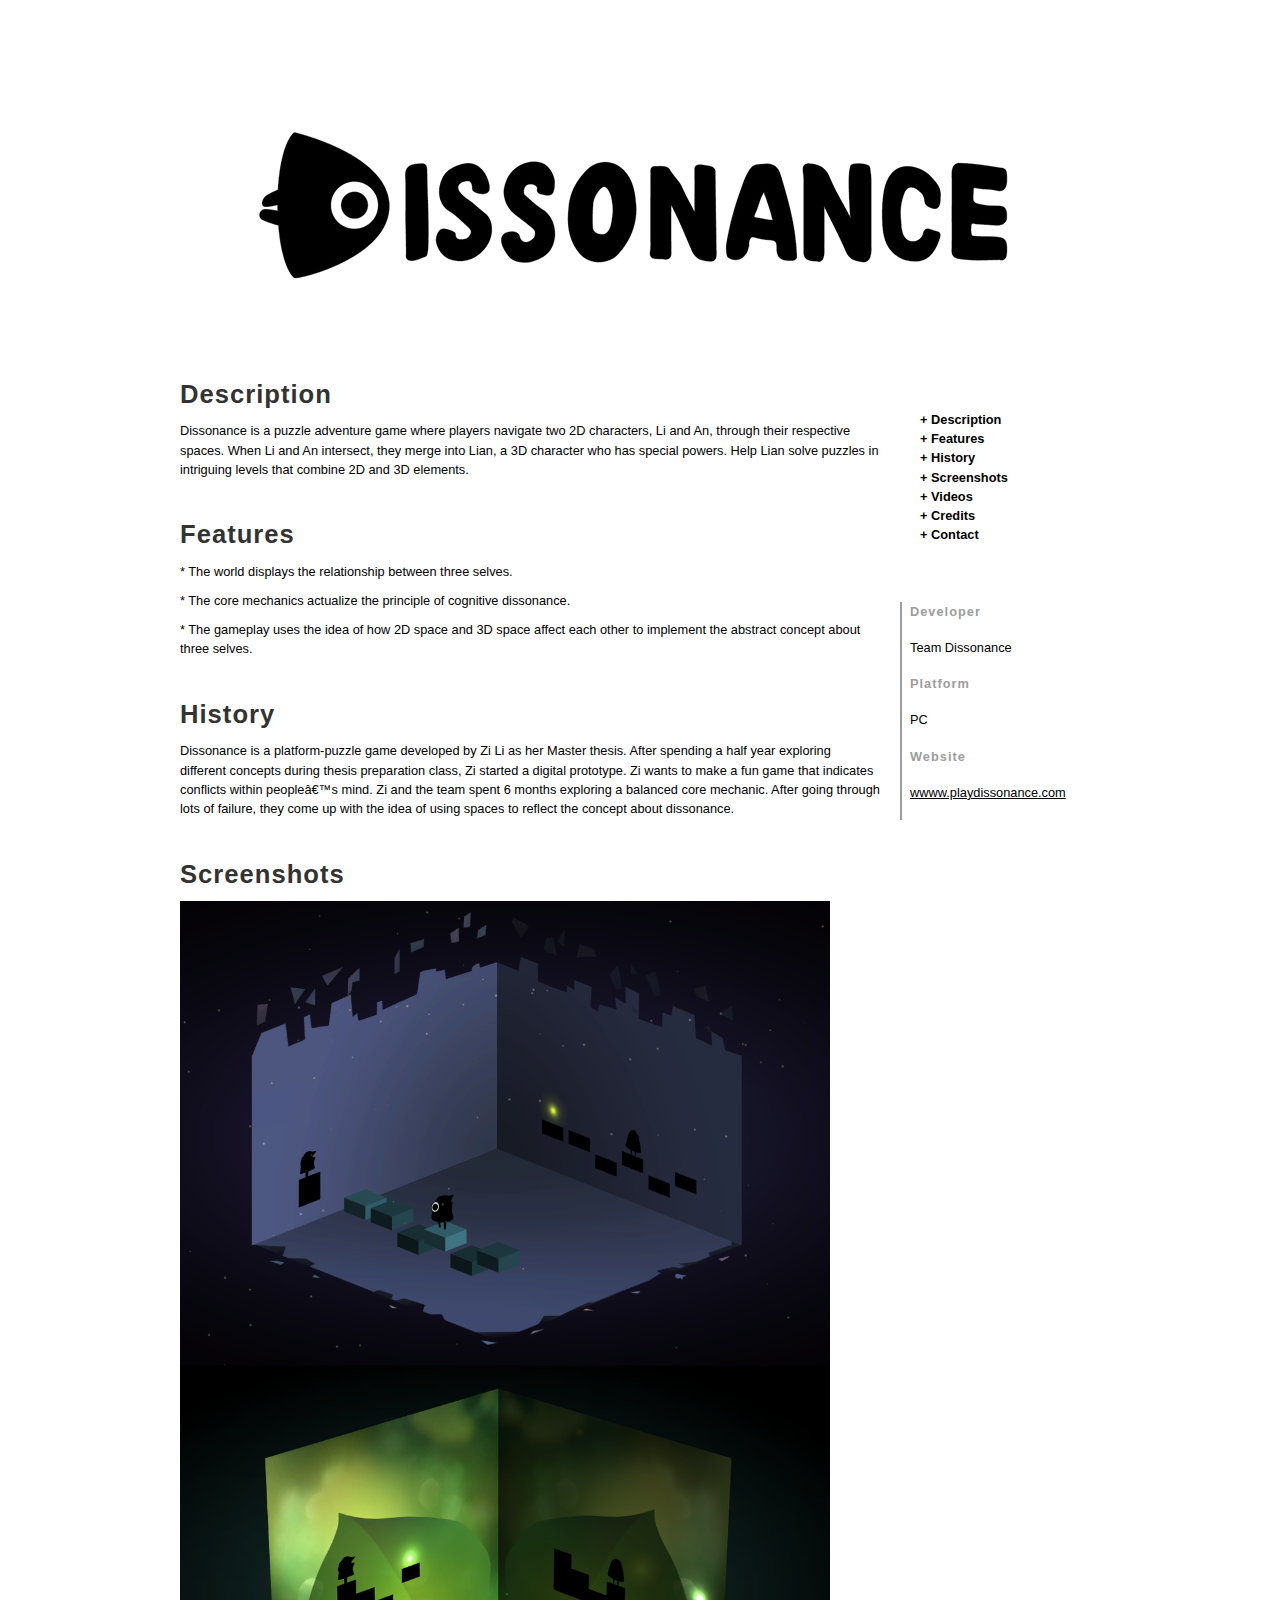
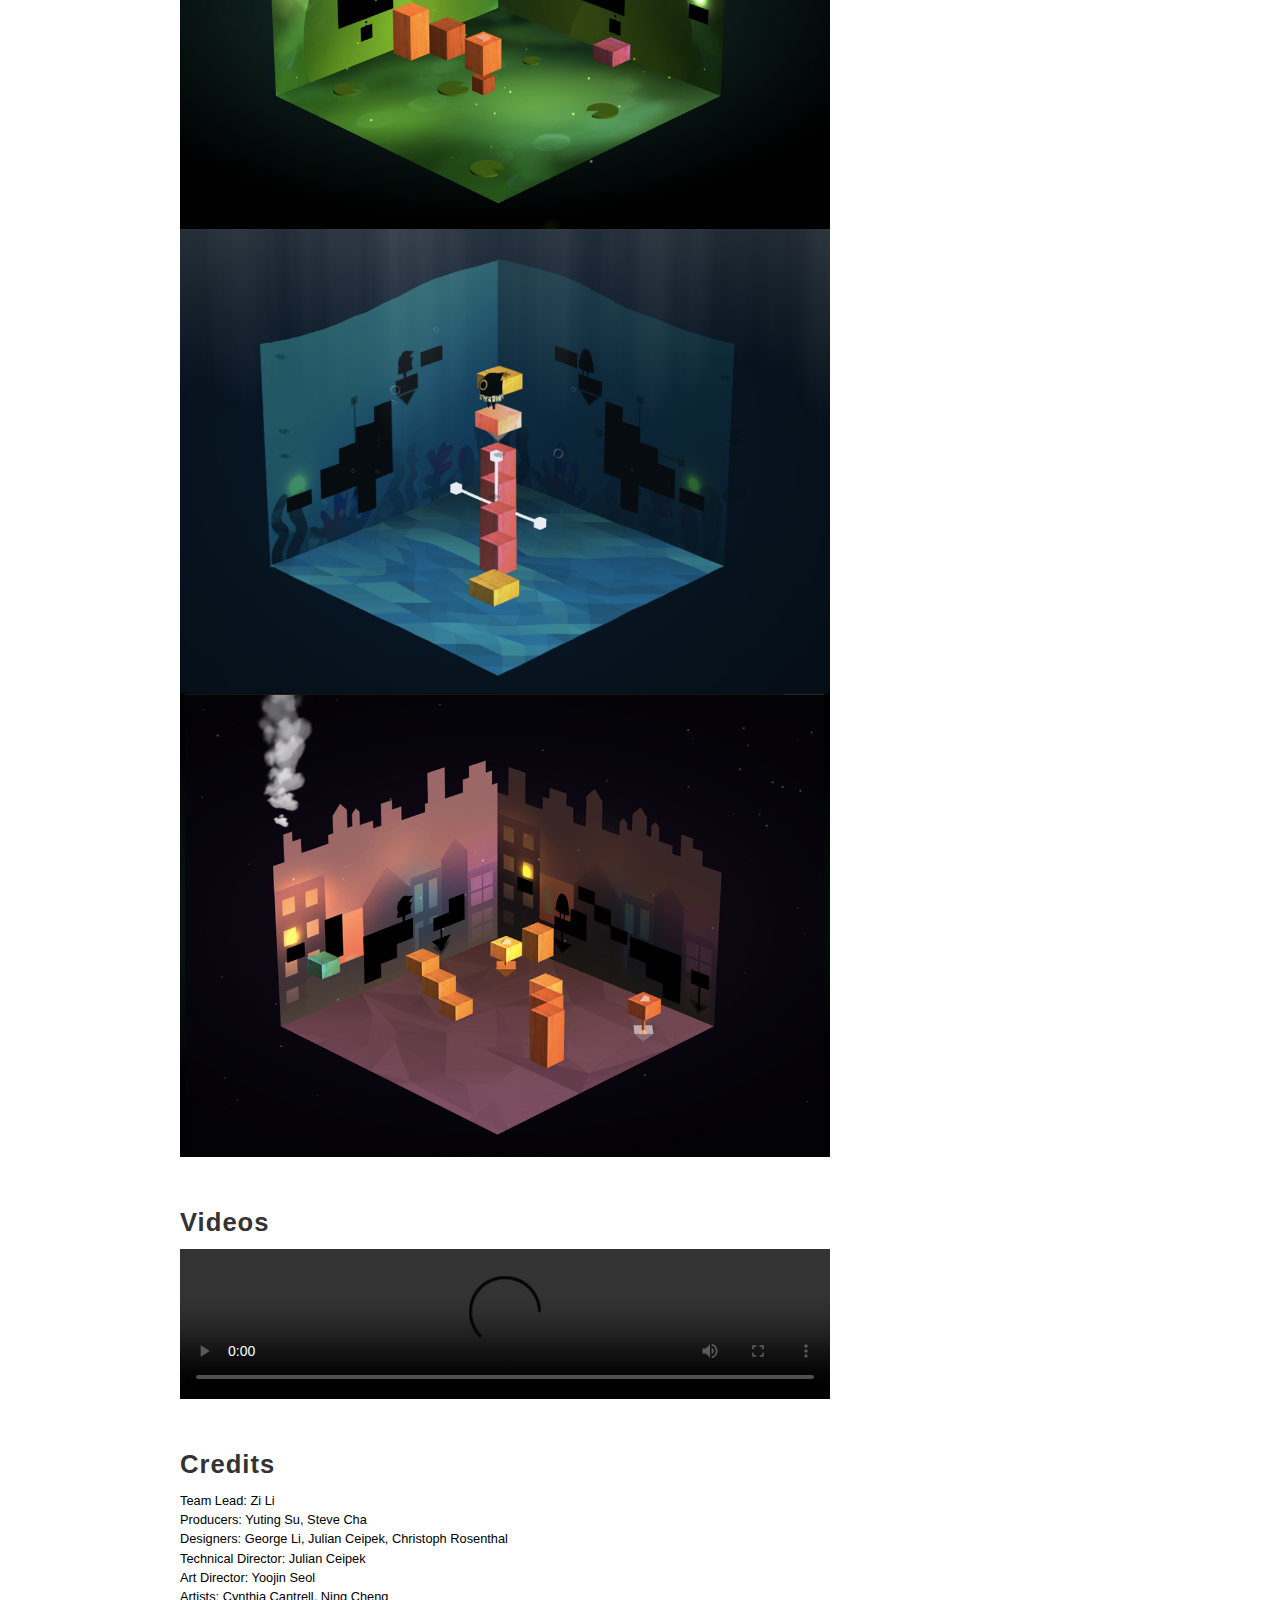
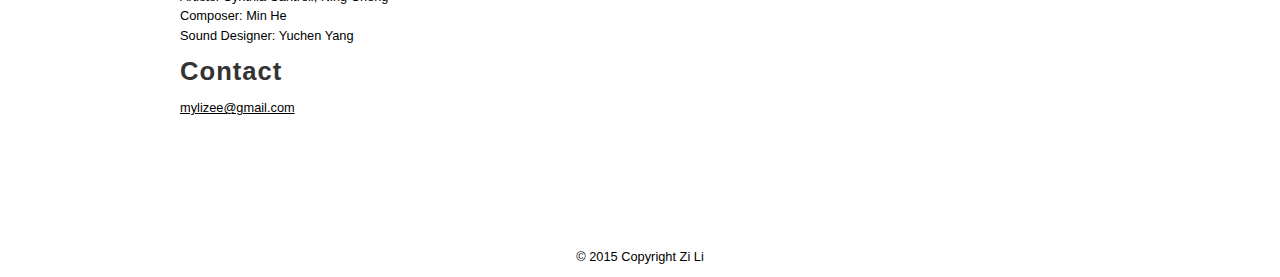
==== pressKit.html @ 9a7be36b "press kit" ====
<!DOCTYPE html PUBLIC "-//W3C//DTD XHTML 1.0 Transitional//EN"
"http://www.w3.org/TR/xhtml1/DTD/xhtml1-transitional.dtd">
<html xmlns="http://www.w3.org/1999/xhtml" lang="en" xml:lang="en">
<head>

<meta http-equiv="Content-Type" content="text/html; charset=iso-8859-1" />

<title>Dissonance</title>

<link rel="stylesheet" type="text/css" href="pressKitStyle.css" />

<!--[if IE]>
<style type="text/css">
.clear {zoom: 1;}
</style>
<![endif]-->

</head>
<body>
<div id="maincontainer">
<div id="header">
<div id="menuTop">
</div>
</div>
<div id="contentwrapper">
<div id="contentcolumn">
<h1 id = "description">Description</h1>
<p>Dissonance is a puzzle adventure game where players navigate two 2D characters, Li and An, through their respective spaces. When Li and An intersect, they merge into Lian, a 3D character who has special powers. Help Lian solve puzzles in intriguing levels that combine 2D and 3D elements.
</p>
<br/>
<h1 id = "features">Features</h1>
<p> * The world displays the relationship between three selves.</p> 
<p> * The core mechanics actualize the principle of cognitive dissonance.</p>
<p> * The gameplay uses the idea of how 2D space and 3D space affect each other to implement the abstract concept about three selves. </p>
<br/>
<h1 id = "history">History</h1>
<p>Dissonance is a platform-puzzle game developed by Zi Li as her Master thesis. After spending a half year exploring different concepts during thesis preparation class, Zi started a digital prototype. Zi wants to make a fun game that indicates conflicts within people’s mind. Zi and the team spent 6 months exploring a balanced core mechanic. After going through lots of failure, they come up with the idea of using spaces to reflect the concept about dissonance.</p>
<br/>
<h1 id = "screenshots">Screenshots</h1>
<img src="pkdata/screenshot1.png" width="650" height="464" alt="Image" />
<img src="pkdata/screenshot2.png" width="650" height="464" alt="Image" />
<img src="pkdata/screenshot3.png" width="650" height="464" alt="Image" />
<img src="pkdata/screenshot4.png" width="650" height="464" alt="Image" />
<br/>
<br/>
<br/>
<h1 id = "videos">Videos</h1>
<video width="650" controls>
  <source src="pkdata/video1.mp4" type="video/mp4">
  Your browser does not support HTML5 video.
</video>
<br/>
<br/>
<br/>
<h1 id = "credits">Credits</h1>
<p>Team Lead: Zi Li<br/>
Producers: Yuting Su, Steve Cha<br/>
Designers: George Li, Julian Ceipek, Christoph Rosenthal<br/>
Technical Director: Julian Ceipek<br/>
Art Director: Yoojin Seol<br/>
Artists: Cynthia Cantrell, Ning Cheng<br/>
Composer: Min He<br/>
Sound Designer: Yuchen Yang</p>


<h1 id = "contact">Contact</h1>
<p><a href="mailto:mylizee@gmail.com">mylizee@gmail.com</a></p>


</div>
</div>

<div id="rightcolumn">

<div id="menuRight">
<h4>&nbsp;</h4>
<ul>
<li><a href="#description"><strong>+ Description</strong></a></li>
<li><a href="#features"><strong>+ Features</strong></a></li>
<li><a href="#history"><strong>+ History</strong></a></li>
<li><a href="#screenshots"><strong>+ Screenshots</strong></a></li>
<li><a href="#videos"><strong>+ Videos</strong></a></li>
<li><a href="#credits"><strong>+ Credits</strong></a></li>
<li><a href="#contact"><strong>+ Contact</strong></a></li>
</ul>
</div>

<div class="sidebarBox">
<h4>Developer</h4>
<p>Team Dissonance</p>
<h4>Platform</h4>
<p>PC</p>
<h4>Website</h4>
<p><a href="http://playdissonance.com/">wwww.playdissonance.com</a></p>
</div>

</div>

<div id="push"></div>

</div>

<div id="footer">

&copy; 2015 Copyright Zi Li

</div>

</body>
</html>
---- pressKitStyle.css ----
body {
	font: normal 100.1%/1.2em Tahoma, Geneva, sans-serif;
	margin:0;
	padding:0;
}

* {
	outline: none;
}

html, body {
	height: 100%;
}

#maincontainer {
	font-size: 80%;
	min-height: 100%;
	height: auto !important;
	height: 100%;
	margin: 0 auto -20px;
	margin-bottom: 1pt;
	width: 960px;
}

#header {
	background: url(pkdata/header.jpg) no-repeat 0% 0%;
	height: 230px;
	margin-bottom: 5px;
}

#contentwrapper {
	float: left;
	width: 100%;
}

#contentcolumn {
	margin: 20px 240px 20px 20px;
}

#rightcolumn {
	float: left;
	width: 220px; /*Width of right column*/
	margin-left: -220px;
}

#footer, #push {
	height: 20px;
}

#footer {
	
	clear: left;
	font-size: 80%;
	font-family: Arial, Helvetica, sans-serif;
	padding: 110px 0 10px 0;
	text-align: center;
	margin: 0 auto;
	width: 960px;
}

/* MENU TOP */

/*#menuTop ul
{
	padding: 0;
	margin: 140px 0 0 5px;
	float: left;
	width: 100%;
}

#menuTop ul li { display: inline; }

#menuTop ul li a
{
	outline: none;
	padding: 0 10px;
	color: #fff;
	text-decoration: none;
	float: left;
	font-weight: bold;
}

#menuTop ul li a:hover
{
	color: #c2cfe0;
}
*/

#menuTop {
	height: 40px;
	padding: 0;
margin: 130px 0 0 5px;
}

#menuTop ul
{
	display: inline;
	padding: 7px 0 0 4px;
	margin: 0;
	float: left;
	width: 100%;
}

#menuTop ul li { 
	float: left;
	list-style-type: none;
	margin: 0;	 
}

#menuTop ul li a
{
	position: relative;
	color: #fff;
	font-weight: bold;
	outline: none;
	padding: 4px 10px;
	text-decoration: none;
}

#menuTop ul li a:hover
{
	border: 1px solid #fff;
	color: #fff;
	padding: 2px 9px;
}

/* MENU RIGHT */

div#menuRight {
	
	margin-top: 0;
	padding-bottom: 40px;
	width: 200px;
}

#menuRight h4 {
	
	color: #fff;
	height: 25px;
	margin: 20px 0 0 0;
	padding: 0;
}

#menuRight ul {
	
	margin: 0;
	padding: 0;
}

#menuRight li {
	list-style-type: none;
	margin: 0 20px 0 20px;
}

#menuRight li a {
	text-decoration: none;
}

#menuRight li a:hover {
	color: #fff;
	text-decoration: underline;
}

/* SITE STYLES */

a, a:link, a:active, a:visited {
	color: #000000;
	text-decoration: underline;
}

a:hover {
	text-decoration: none;
}

h1, h2, h3, h4 {
	color: #333;
	letter-spacing: 1px;
}



img {
	border: 0;
}

p {
	margin: 10px 0;
}

.divider {
	background: url(pkdata/divider.png);
	height: 1.5px;
}

.float-left { 
	float: left; 
}

.float-right { 
	float: right; 
}

p.float-left { 
	float: left;
	width: 48%;
	margin: 0 2% 20px 0;
}

p.float-right { 
	float: right; 
	width: 48%;
	margin: 0 0 20px 0;
}

img.float-left { 
	background: #9ab5d6 url(pkdata/img_border.gif) no-repeat 0% 0%;
	border-bottom: 7px solid #9ab5d6;
	float: left;
	margin: 4px 10px 0 0;
	padding: 0 0 3px 10px;
}

img.float-right { 
	background: #9ab5d6 url(pkdata/img_border.gif) no-repeat 0% 0%;
	border-bottom: 7px solid #9ab5d6;
	float: right; 
	margin: 4px 0 0 10px;
	padding: 0 0 3px 10px;
}

blockquote {
	background: url(pkdata/blockquote.png) no-repeat 0% 0%;
	margin: 10px 40px;
	font-size: 120%;
	font-style: italic;
	letter-spacing: 1px;
	padding: 0 0 0 60px;
}

.gallery { 
	white-space: nowrap; 
	height: 183px; 
	width: 700px; 
	overflow: auto; 
	margin: 20px auto;
	line-height: 1.2em;
}



.sidebarBox {
	border-left: 2px solid #9D9D9D;
	padding: 0 8px 8px 8px;
	margin: 10px 0;
	width: 180px;
}

.sidebarBox h4 {
	color: #9D9D9D;
}

.clear:after {
	content: ".";
	clear: both;
	display: block;
	height: 0;
	visibility: hidden;
}
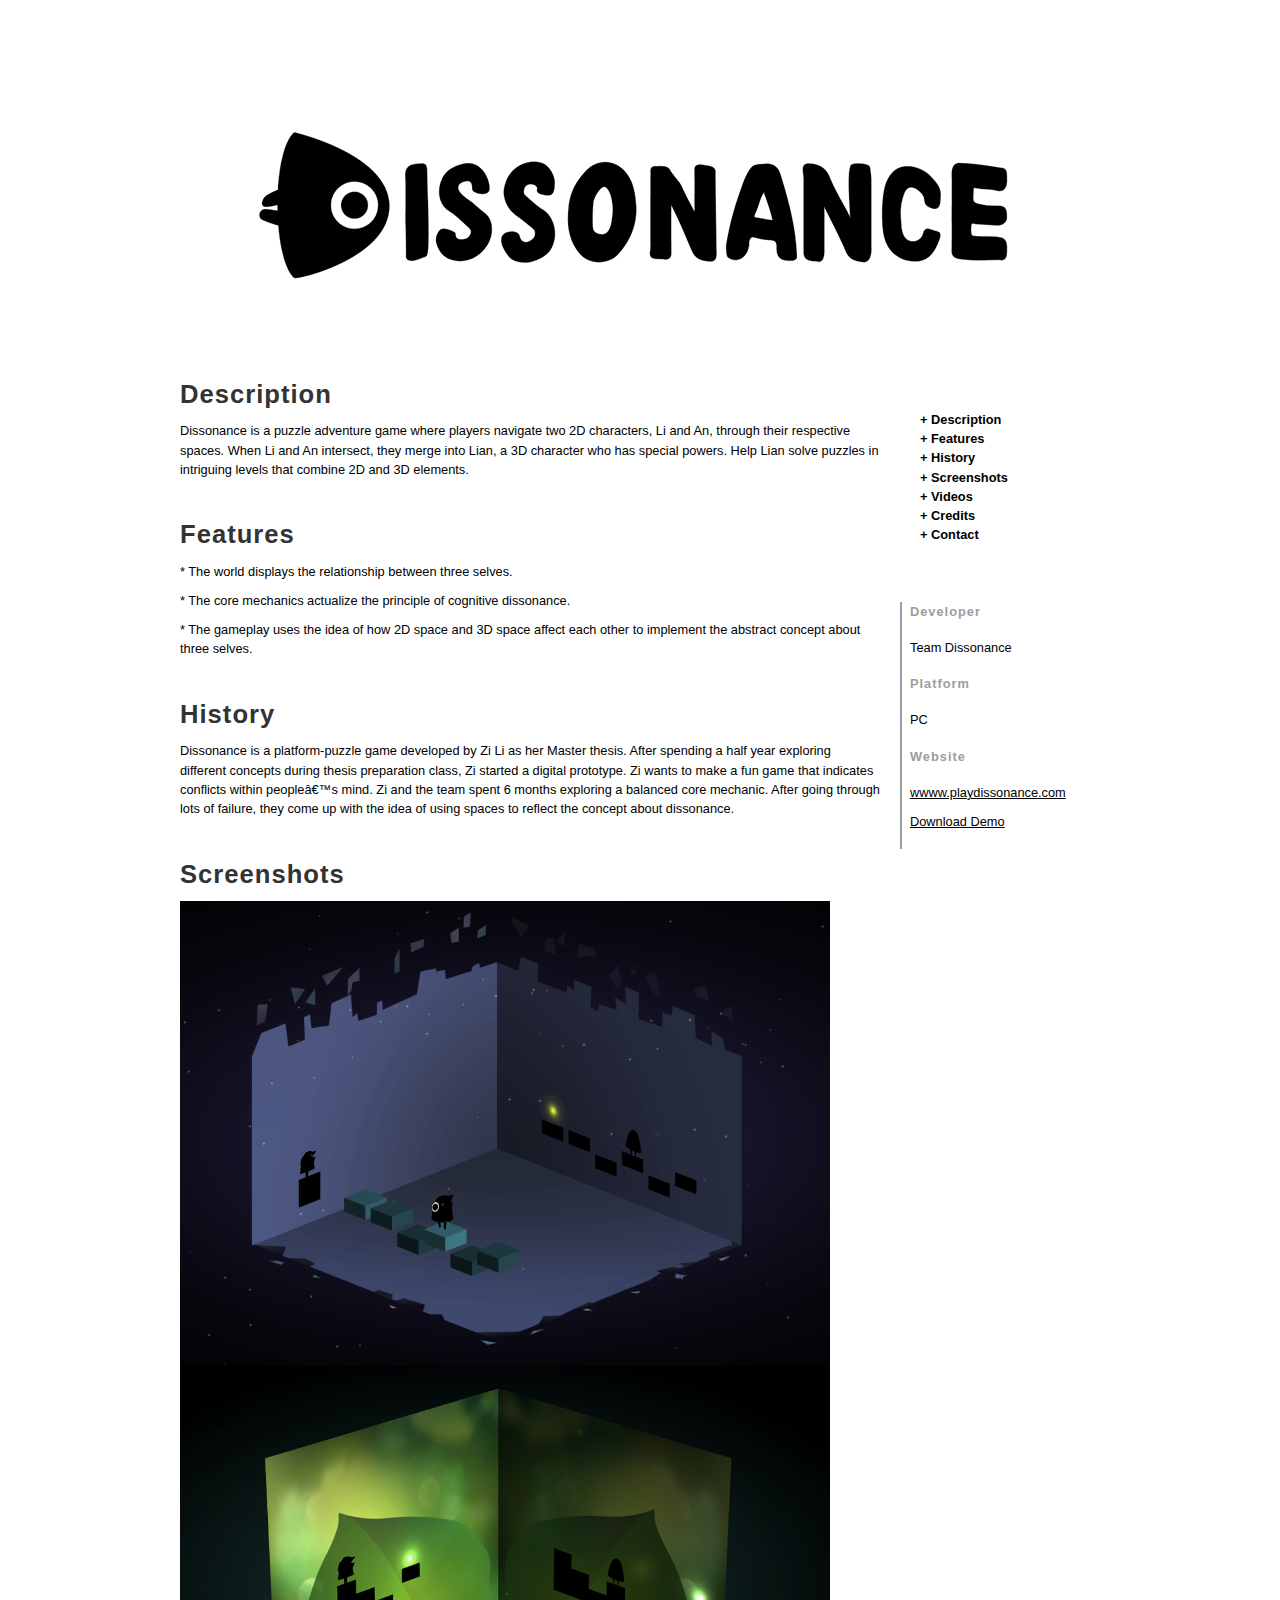
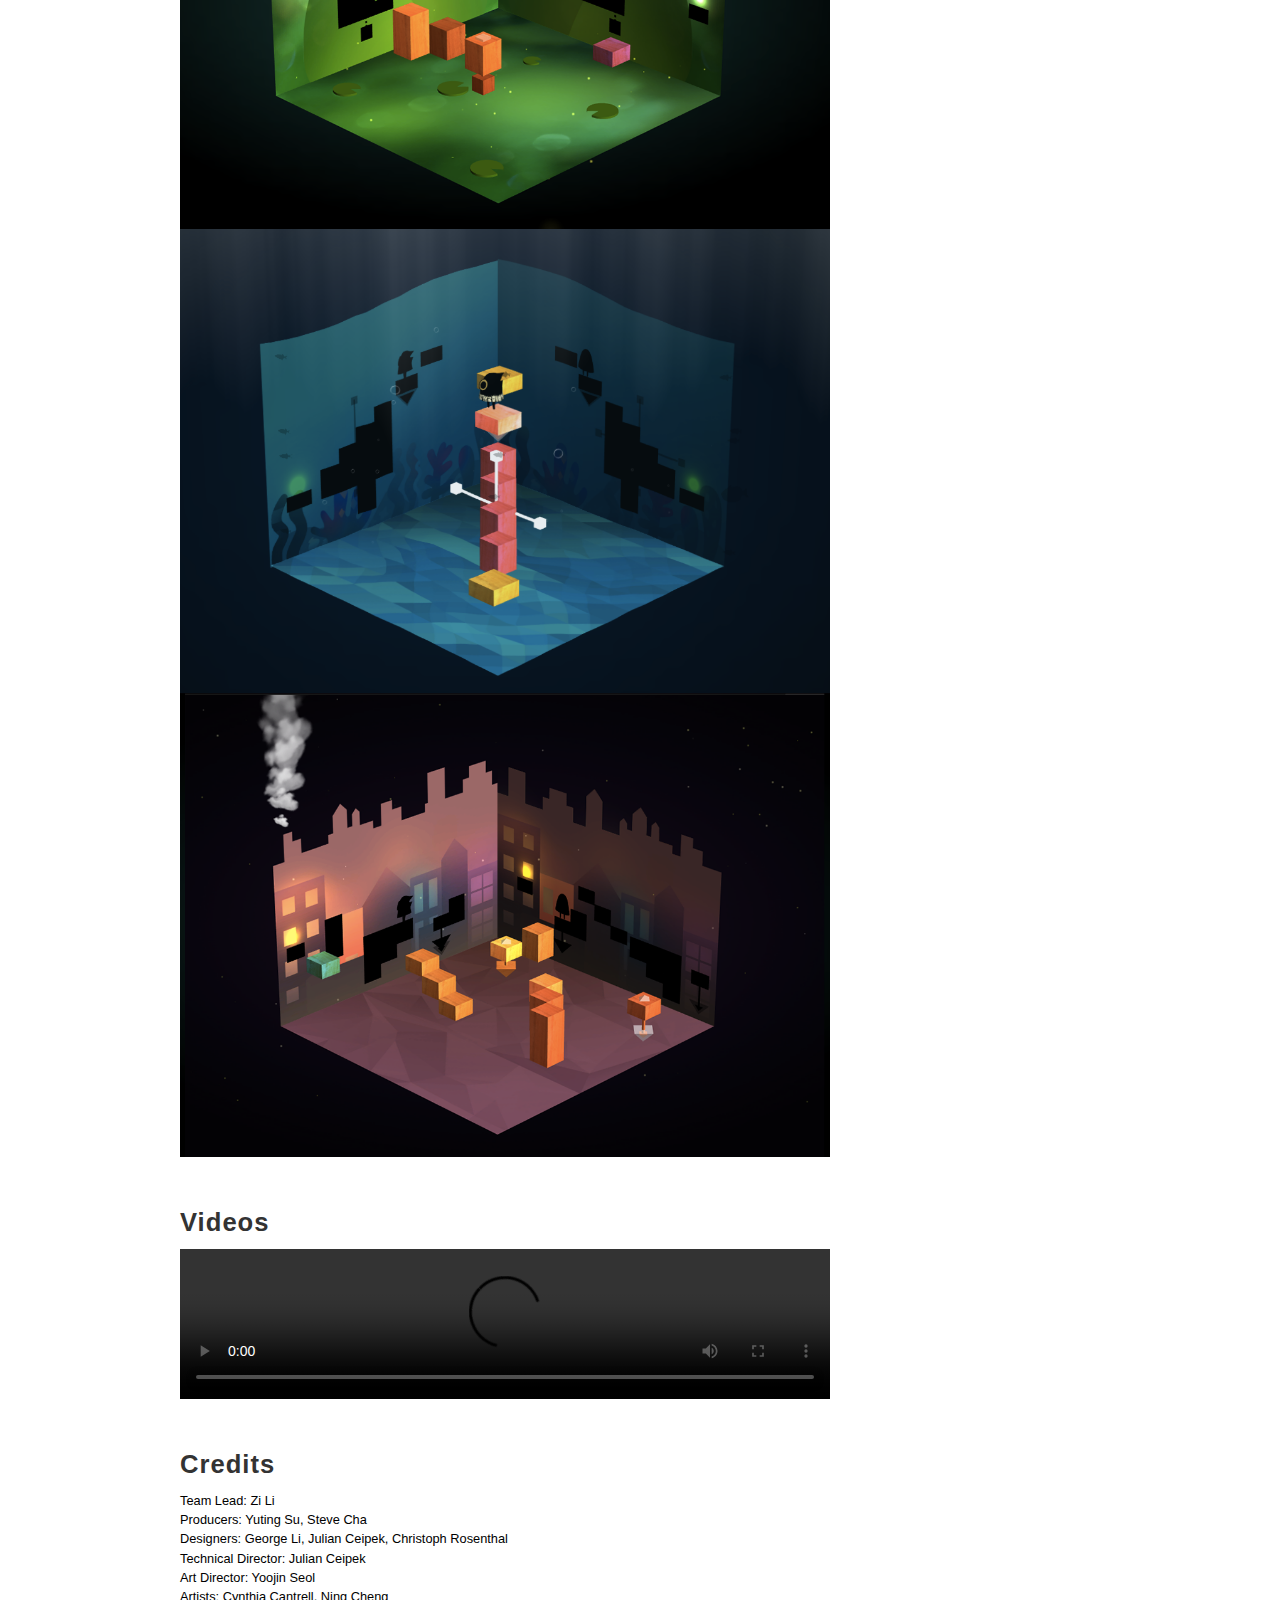
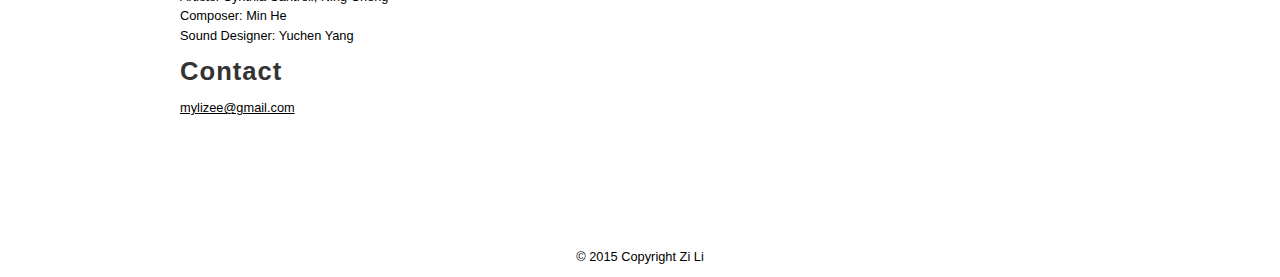
==== commit 58629130: "Added download link" ====
--- a/pressKit.html
+++ b/pressKit.html
@@ -92,6 +92,7 @@
 <p>PC</p>
 <h4>Website</h4>
 <p><a href="http://playdissonance.com/">wwww.playdissonance.com</a></p>
+<p><a href="https://www.dropbox.com/sh/aq1ts9h6u1nq3k6/AABTs-aiS2QP7UVpUgzcvJRZa?dl=0">Download Demo</a></p>
 </div>
 
 </div>
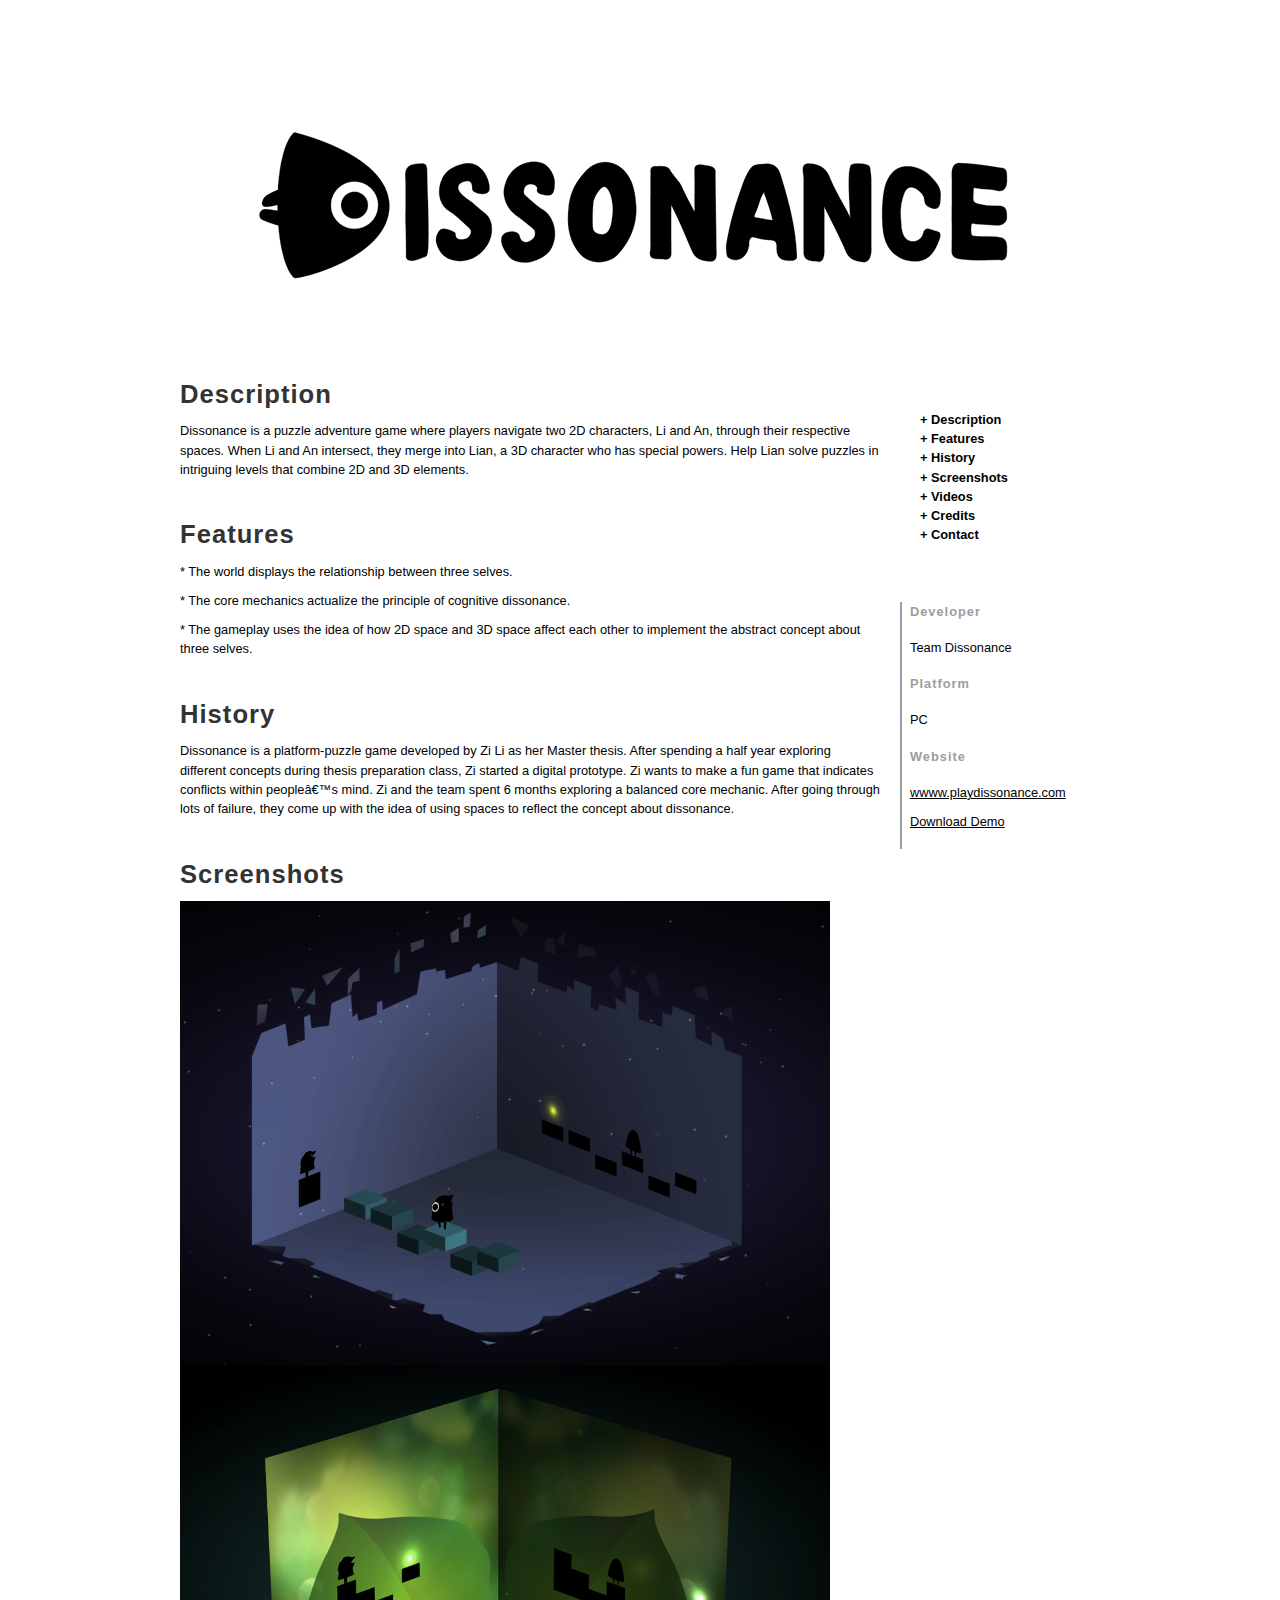
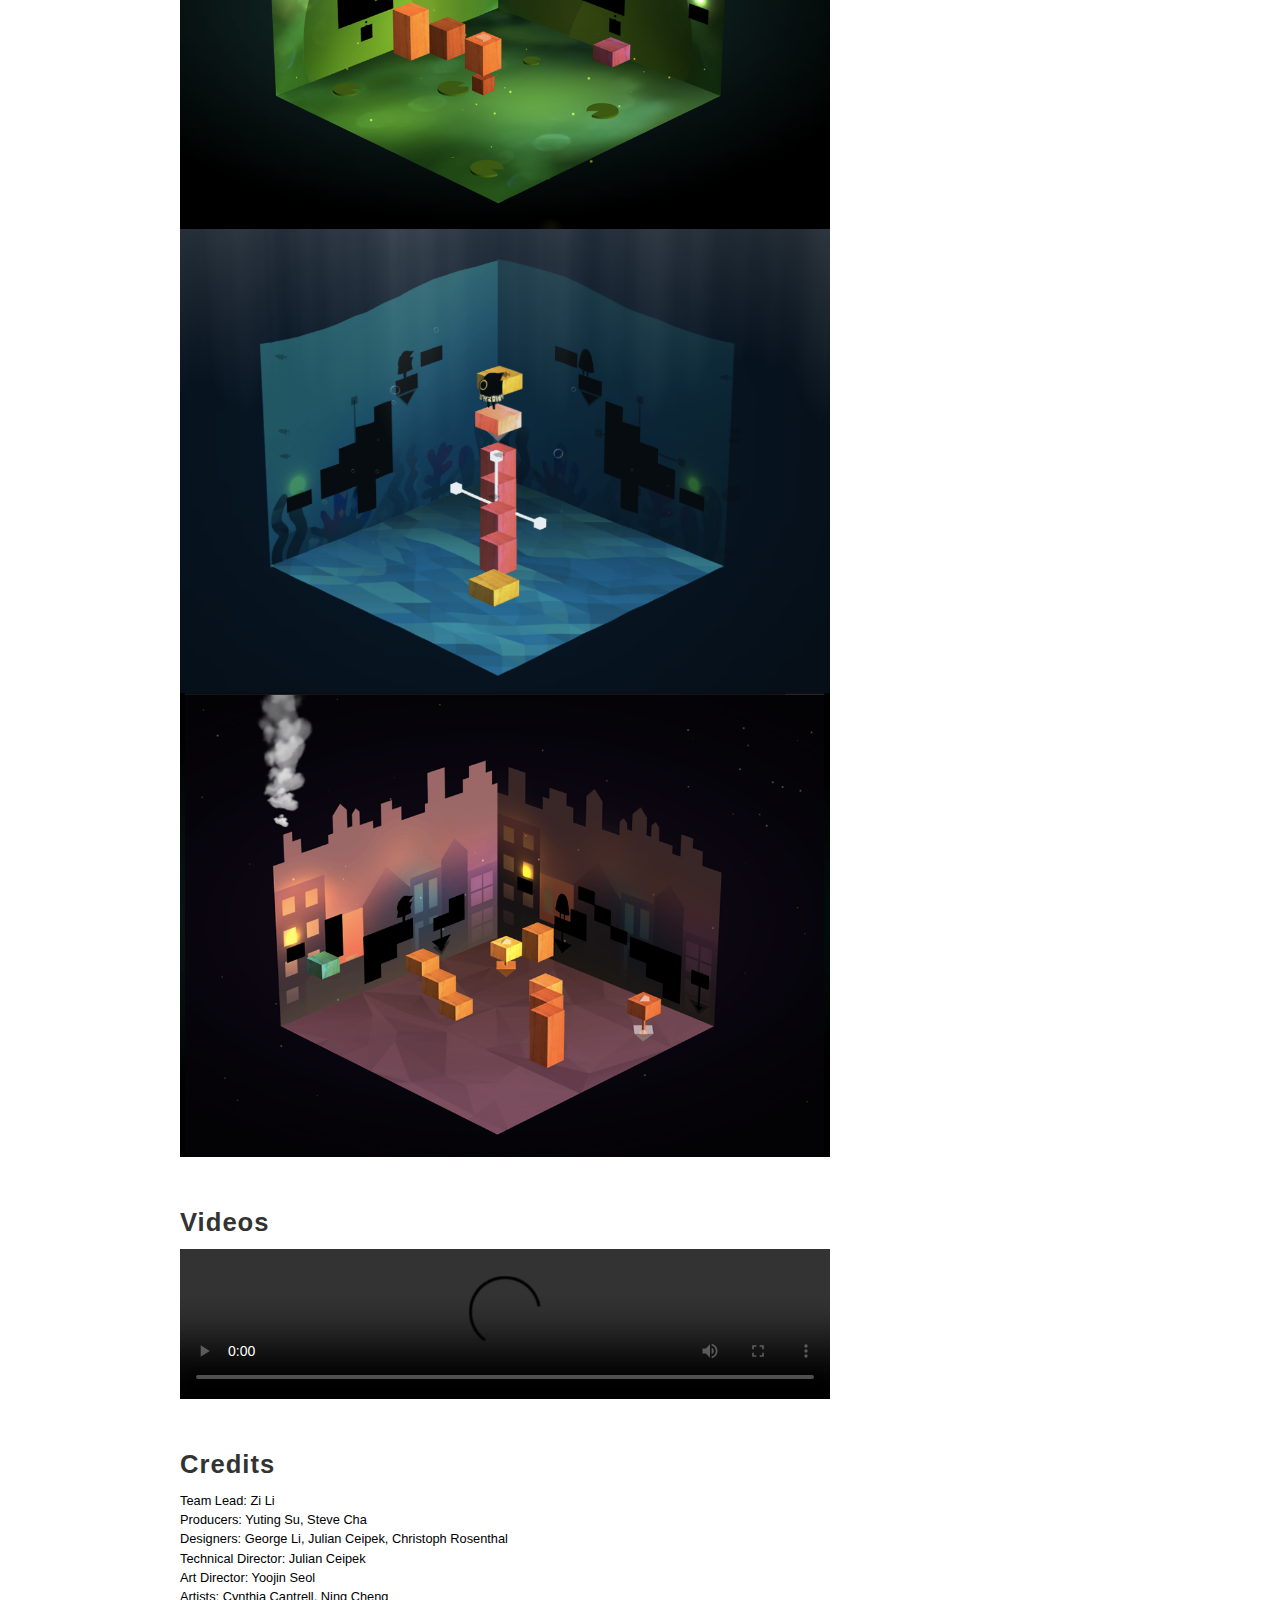
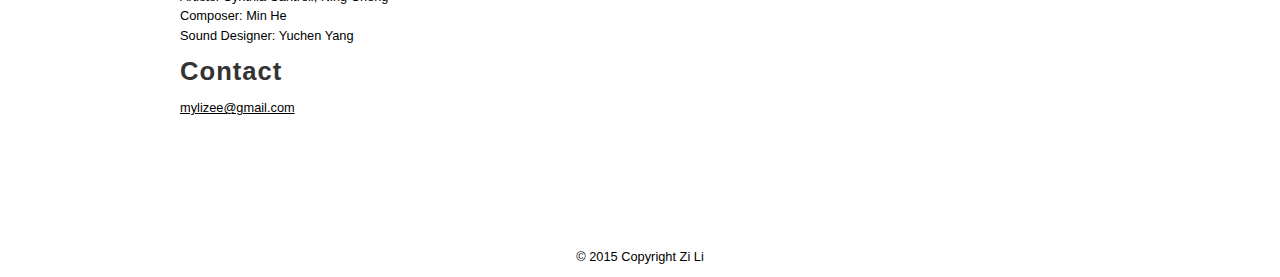
==== commit 87ece0b5: "changed name" ====
--- a/pressKit.html
+++ b/pressKit.html
@@ -71,7 +71,6 @@
 </div>
 
 <div id="rightcolumn">
-
 <div id="menuRight">
 <h4>&nbsp;</h4>
 <ul>
